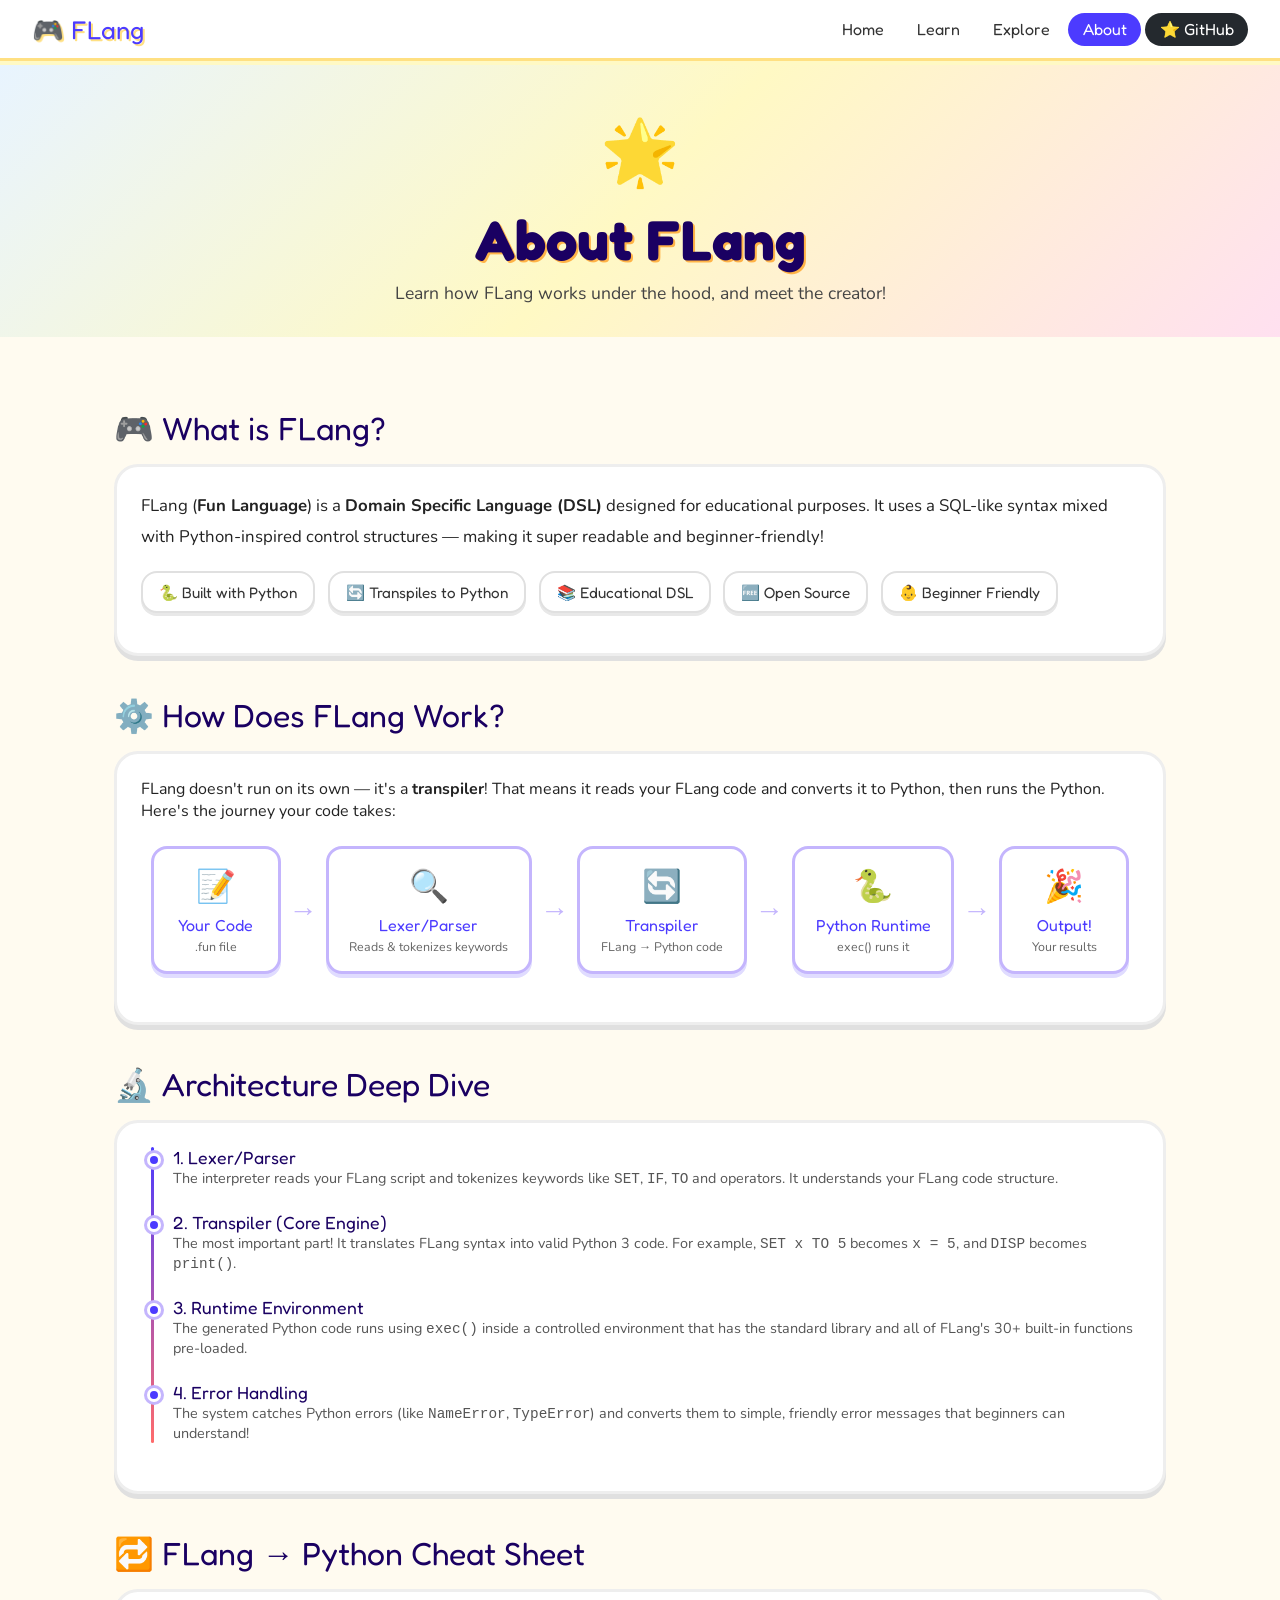
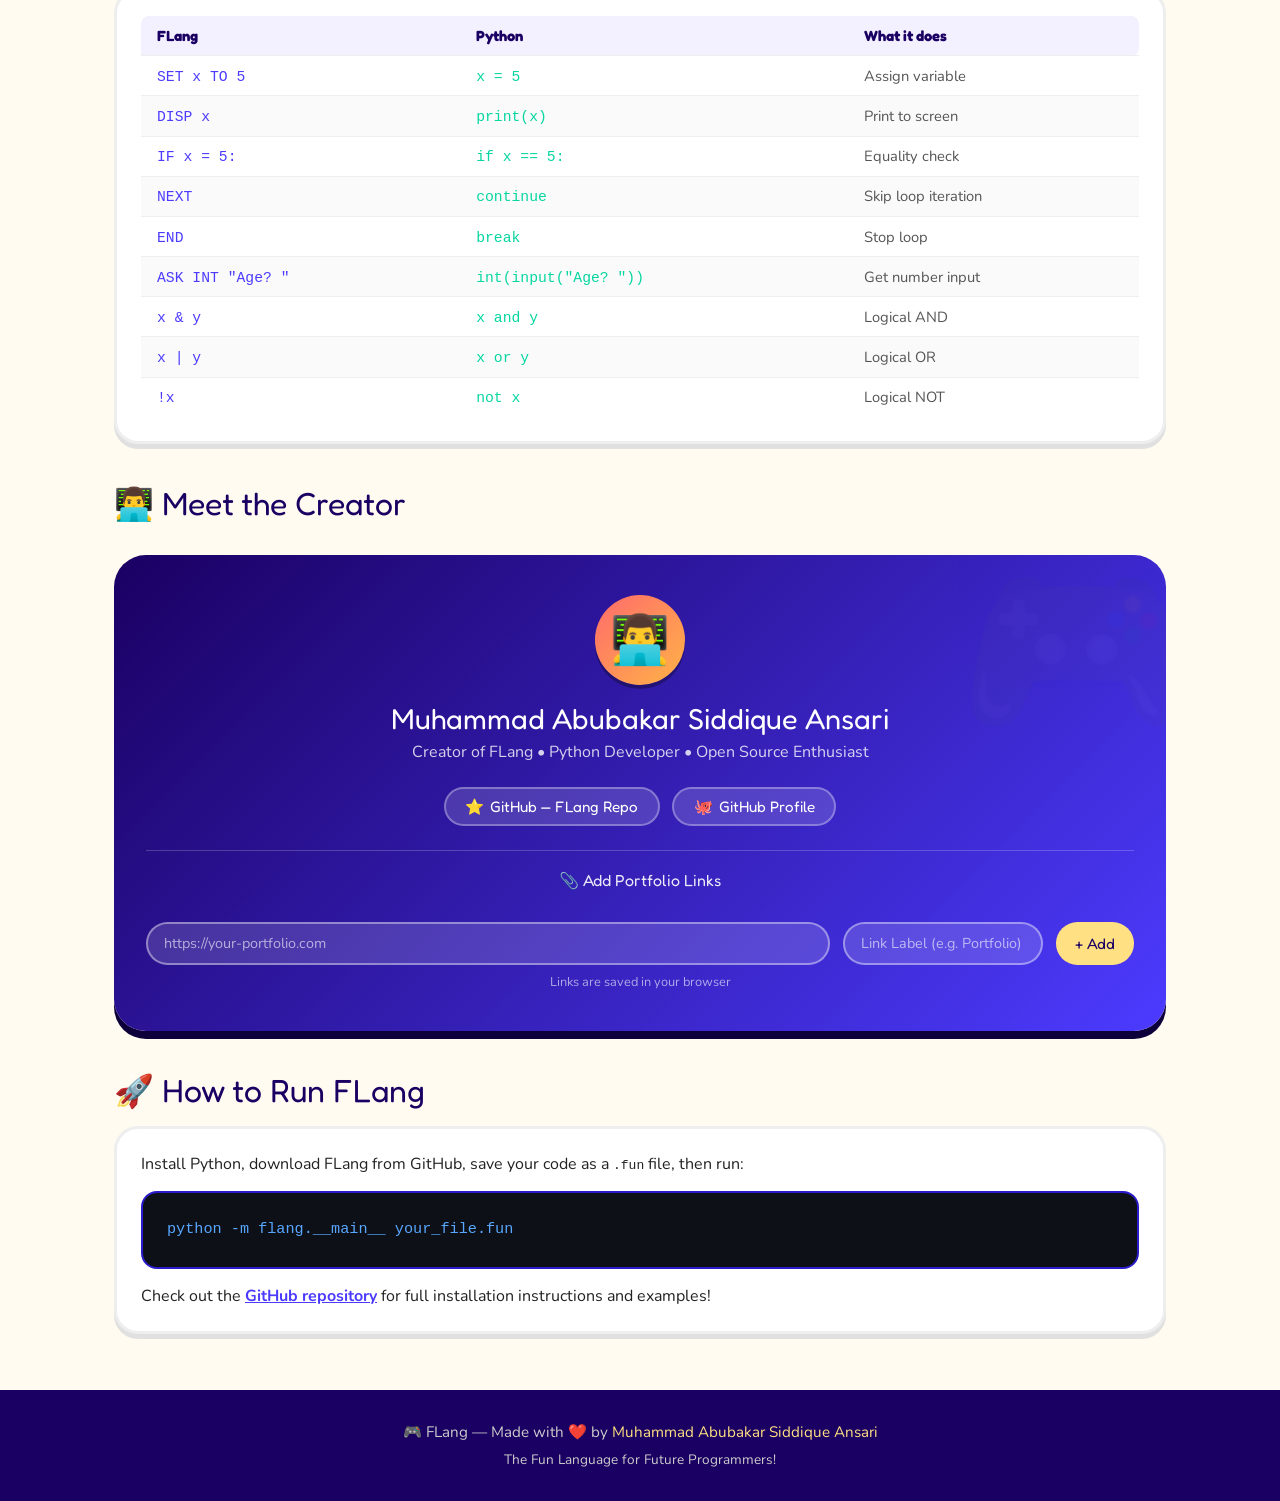
==== docs/about.html @ de596efa "." ====
<!DOCTYPE html>
<html lang="en">
<head>
  <meta charset="UTF-8" />
  <meta name="viewport" content="width=device-width, initial-scale=1.0" />
  <title>About FLang - The Fun Language!</title>
  <link rel="icon" href="/favicon.svg" type="image/svg+xml" />
  <link href="https://fonts.googleapis.com/css2?family=Fredoka+One&family=Nunito:wght@400;600;700;800&display=swap" rel="stylesheet">
  <link rel="stylesheet" href="shared.css" />
  <style>
    .arch-flow {
      display: flex;
      flex-wrap: wrap;
      align-items: center;
      gap: 0.5rem;
      margin: 1.5rem 0;
      justify-content: center;
    }
    .arch-step {
      background: #fff;
      border: 3px solid #c4b5fd;
      border-radius: 1rem;
      padding: 1rem 1.3rem;
      text-align: center;
      min-width: 130px;
      box-shadow: 0 4px 0 #e0dcff;
      transition: transform 0.2s;
    }
    .arch-step:hover { transform: translateY(-4px); }
    .arch-step-icon { font-size: 2rem; display: block; margin-bottom: 0.4rem; }
    .arch-step-name {
      font-family: 'Fredoka One', cursive;
      color: #4c3bff;
      font-size: 1rem;
    }
    .arch-step-desc { font-size: 0.78rem; color: #666; margin-top: 0.2rem; }
    .arch-arrow {
      font-size: 1.8rem;
      color: #c4b5fd;
    }
    @media (max-width: 550px) { .arch-arrow { transform: rotate(90deg); } }
    .creator-card {
      background: linear-gradient(135deg, #1a0062, #4c3bff);
      border-radius: 2rem;
      padding: 2.5rem 2rem;
      color: #fff;
      text-align: center;
      margin: 2rem 0;
      box-shadow: 0 8px 0 #0d003a;
      position: relative;
      overflow: hidden;
    }
    .creator-card::before {
      content: '🎮';
      position: absolute;
      font-size: 12rem;
      opacity: 0.05;
      top: -2rem;
      right: -2rem;
    }
    .creator-avatar {
      width: 90px;
      height: 90px;
      border-radius: 50%;
      background: linear-gradient(135deg, #ff6b6b, #ffb347);
      display: flex;
      align-items: center;
      justify-content: center;
      font-size: 3rem;
      margin: 0 auto 1rem;
      box-shadow: 0 4px 0 rgba(0,0,0,0.3);
    }
    .creator-name {
      font-family: 'Fredoka One', cursive;
      font-size: 1.8rem;
      margin-bottom: 0.3rem;
    }
    .creator-title {
      font-size: 1rem;
      opacity: 0.8;
      margin-bottom: 1.5rem;
    }
    .social-links {
      display: flex;
      flex-wrap: wrap;
      gap: 0.8rem;
      justify-content: center;
    }
    .social-link {
      background: rgba(255,255,255,0.15);
      color: #fff;
      text-decoration: none;
      font-family: 'Fredoka One', cursive;
      font-size: 0.95rem;
      padding: 0.5rem 1.2rem;
      border-radius: 999px;
      border: 2px solid rgba(255,255,255,0.3);
      transition: background 0.15s, transform 0.15s;
      display: flex;
      align-items: center;
      gap: 0.4rem;
    }
    .social-link:hover { background: rgba(255,255,255,0.3); transform: translateY(-2px); }
    .portfolio-input-wrap {
      display: flex;
      gap: 0.8rem;
      flex-wrap: wrap;
      margin-top: 1rem;
    }
    .portfolio-input {
      flex: 1;
      min-width: 200px;
      padding: 0.6rem 1rem;
      border-radius: 999px;
      border: 2px solid rgba(255,255,255,0.4);
      background: rgba(255,255,255,0.15);
      color: #fff;
      font-family: 'Nunito', sans-serif;
      font-size: 0.9rem;
      outline: none;
    }
    .portfolio-input::placeholder { color: rgba(255,255,255,0.6); }
    .portfolio-input:focus { border-color: #ffe082; }
    .portfolio-add-btn {
      background: #ffe082;
      color: #1a0062;
      font-family: 'Fredoka One', cursive;
      font-size: 0.95rem;
      padding: 0.6rem 1.2rem;
      border-radius: 999px;
      border: none;
      cursor: pointer;
      transition: transform 0.1s;
    }
    .portfolio-add-btn:hover { transform: scale(1.05); }
    .tech-row {
      display: flex;
      flex-wrap: wrap;
      gap: 0.8rem;
      margin: 1rem 0;
    }
    .tech-badge {
      background: #fff;
      border: 2px solid #e0e0e0;
      border-radius: 1rem;
      padding: 0.6rem 1rem;
      display: flex;
      align-items: center;
      gap: 0.5rem;
      font-family: 'Fredoka One', cursive;
      font-size: 0.95rem;
      color: #333;
      box-shadow: 0 3px 0 #e8e8e8;
      transition: transform 0.2s;
    }
    .tech-badge:hover { transform: translateY(-3px); }
    .timeline {
      position: relative;
      padding-left: 2rem;
    }
    .timeline::before {
      content: '';
      position: absolute;
      left: 0.65rem;
      top: 0;
      bottom: 0;
      width: 3px;
      background: linear-gradient(to bottom, #4c3bff, #ff6b6b);
      border-radius: 999px;
    }
    .timeline-item {
      position: relative;
      margin-bottom: 1.5rem;
    }
    .timeline-item::before {
      content: '';
      position: absolute;
      left: -1.65rem;
      top: 0.4rem;
      width: 14px;
      height: 14px;
      background: #4c3bff;
      border: 3px solid #fff;
      border-radius: 50%;
      box-shadow: 0 0 0 3px #c4b5fd;
    }
    .timeline-title {
      font-family: 'Fredoka One', cursive;
      font-size: 1.1rem;
      color: #1a0062;
    }
    .timeline-desc { font-size: 0.9rem; color: #555; }
  </style>
</head>
<body>
  <nav class="navbar">
    <a href="/" class="nav-logo">🎮 FLang</a>
    <div class="nav-links">
      <a href="/" class="nav-link">Home</a>
      <a href="/learn.html" class="nav-link">Learn</a>
      <a href="/explore.html" class="nav-link">Explore</a>
      <a href="/about.html" class="nav-link active">About</a>
      <a href="https://github.com/Ansari-Codes/funlang" target="_blank" class="nav-link github-link">⭐ GitHub</a>
    </div>
    <button class="hamburger" id="hamburger">☰</button>
  </nav>
  <div class="mobile-menu" id="mobileMenu">
    <a href="/" class="nav-link">Home</a>
    <a href="/learn.html" class="nav-link">Learn</a>
    <a href="/explore.html" class="nav-link">Explore</a>
    <a href="/about.html" class="nav-link active">About</a>
    <a href="https://github.com/Ansari-Codes/funlang" target="_blank" class="nav-link">⭐ GitHub</a>
  </div>

  <div class="page-hero">
    <span class="page-hero-emoji">🌟</span>
    <h1>About FLang</h1>
    <p>Learn how FLang works under the hood, and meet the creator!</p>
  </div>

  <main class="container">

    <!-- What is FLang -->
    <div class="section-title">🎮 What is FLang?</div>
    <div class="card">
      <p style="font-size:1.05rem; line-height:1.8;">FLang (<strong>Fun Language</strong>) is a <strong>Domain Specific Language (DSL)</strong> designed for educational purposes. It uses a SQL-like syntax mixed with Python-inspired control structures — making it super readable and beginner-friendly!</p>
      <div class="tech-row" style="margin-top:1.2rem;">
        <div class="tech-badge">🐍 Built with Python</div>
        <div class="tech-badge">🔄 Transpiles to Python</div>
        <div class="tech-badge">📚 Educational DSL</div>
        <div class="tech-badge">🆓 Open Source</div>
        <div class="tech-badge">👶 Beginner Friendly</div>
      </div>
    </div>

    <!-- Architecture -->
    <div class="section-title">⚙️ How Does FLang Work?</div>
    <div class="card">
      <p style="margin-bottom: 1rem;">FLang doesn't run on its own — it's a <strong>transpiler</strong>! That means it reads your FLang code and converts it to Python, then runs the Python. Here's the journey your code takes:</p>
      <div class="arch-flow">
        <div class="arch-step">
          <span class="arch-step-icon">📝</span>
          <div class="arch-step-name">Your Code</div>
          <div class="arch-step-desc">.fun file</div>
        </div>
        <div class="arch-arrow">→</div>
        <div class="arch-step">
          <span class="arch-step-icon">🔍</span>
          <div class="arch-step-name">Lexer/Parser</div>
          <div class="arch-step-desc">Reads & tokenizes keywords</div>
        </div>
        <div class="arch-arrow">→</div>
        <div class="arch-step">
          <span class="arch-step-icon">🔄</span>
          <div class="arch-step-name">Transpiler</div>
          <div class="arch-step-desc">FLang → Python code</div>
        </div>
        <div class="arch-arrow">→</div>
        <div class="arch-step">
          <span class="arch-step-icon">🐍</span>
          <div class="arch-step-name">Python Runtime</div>
          <div class="arch-step-desc">exec() runs it</div>
        </div>
        <div class="arch-arrow">→</div>
        <div class="arch-step">
          <span class="arch-step-icon">🎉</span>
          <div class="arch-step-name">Output!</div>
          <div class="arch-step-desc">Your results</div>
        </div>
      </div>
    </div>

    <!-- Architecture Details -->
    <div class="section-title">🔬 Architecture Deep Dive</div>
    <div class="card">
      <div class="timeline">
        <div class="timeline-item">
          <div class="timeline-title">1. Lexer/Parser</div>
          <div class="timeline-desc">The interpreter reads your FLang script and tokenizes keywords like <code>SET</code>, <code>IF</code>, <code>TO</code> and operators. It understands your FLang code structure.</div>
        </div>
        <div class="timeline-item">
          <div class="timeline-title">2. Transpiler (Core Engine)</div>
          <div class="timeline-desc">The most important part! It translates FLang syntax into valid Python 3 code. For example, <code>SET x TO 5</code> becomes <code>x = 5</code>, and <code>DISP</code> becomes <code>print()</code>.</div>
        </div>
        <div class="timeline-item">
          <div class="timeline-title">3. Runtime Environment</div>
          <div class="timeline-desc">The generated Python code runs using <code>exec()</code> inside a controlled environment that has the standard library and all of FLang's 30+ built-in functions pre-loaded.</div>
        </div>
        <div class="timeline-item">
          <div class="timeline-title">4. Error Handling</div>
          <div class="timeline-desc">The system catches Python errors (like <code>NameError</code>, <code>TypeError</code>) and converts them to simple, friendly error messages that beginners can understand!</div>
        </div>
      </div>
    </div>

    <!-- Quick Transpilation Reference -->
    <div class="section-title">🔁 FLang → Python Cheat Sheet</div>
    <div class="card">
      <div style="overflow-x:auto;">
        <table style="width:100%;border-collapse:collapse;font-size:0.92rem;">
          <thead>
            <tr style="background:#f3f0ff;">
              <th style="text-align:left;padding:0.7rem 1rem;font-family:'Fredoka One',cursive;color:#1a0062;border-radius:0.5rem 0 0 0;">FLang</th>
              <th style="text-align:left;padding:0.7rem 1rem;font-family:'Fredoka One',cursive;color:#1a0062;">Python</th>
              <th style="text-align:left;padding:0.7rem 1rem;font-family:'Fredoka One',cursive;color:#1a0062;border-radius:0 0.5rem 0.5rem 0;">What it does</th>
            </tr>
          </thead>
          <tbody>
            <tr style="border-top:1px solid #eee;">
              <td style="padding:0.6rem 1rem;"><code style="color:#4c3bff;">SET x TO 5</code></td>
              <td style="padding:0.6rem 1rem;"><code style="color:#06d6a0;">x = 5</code></td>
              <td style="padding:0.6rem 1rem;color:#555;">Assign variable</td>
            </tr>
            <tr style="border-top:1px solid #eee;background:#fafafa;">
              <td style="padding:0.6rem 1rem;"><code style="color:#4c3bff;">DISP x</code></td>
              <td style="padding:0.6rem 1rem;"><code style="color:#06d6a0;">print(x)</code></td>
              <td style="padding:0.6rem 1rem;color:#555;">Print to screen</td>
            </tr>
            <tr style="border-top:1px solid #eee;">
              <td style="padding:0.6rem 1rem;"><code style="color:#4c3bff;">IF x = 5:</code></td>
              <td style="padding:0.6rem 1rem;"><code style="color:#06d6a0;">if x == 5:</code></td>
              <td style="padding:0.6rem 1rem;color:#555;">Equality check</td>
            </tr>
            <tr style="border-top:1px solid #eee;background:#fafafa;">
              <td style="padding:0.6rem 1rem;"><code style="color:#4c3bff;">NEXT</code></td>
              <td style="padding:0.6rem 1rem;"><code style="color:#06d6a0;">continue</code></td>
              <td style="padding:0.6rem 1rem;color:#555;">Skip loop iteration</td>
            </tr>
            <tr style="border-top:1px solid #eee;">
              <td style="padding:0.6rem 1rem;"><code style="color:#4c3bff;">END</code></td>
              <td style="padding:0.6rem 1rem;"><code style="color:#06d6a0;">break</code></td>
              <td style="padding:0.6rem 1rem;color:#555;">Stop loop</td>
            </tr>
            <tr style="border-top:1px solid #eee;background:#fafafa;">
              <td style="padding:0.6rem 1rem;"><code style="color:#4c3bff;">ASK INT "Age? "</code></td>
              <td style="padding:0.6rem 1rem;"><code style="color:#06d6a0;">int(input("Age? "))</code></td>
              <td style="padding:0.6rem 1rem;color:#555;">Get number input</td>
            </tr>
            <tr style="border-top:1px solid #eee;">
              <td style="padding:0.6rem 1rem;"><code style="color:#4c3bff;">x & y</code></td>
              <td style="padding:0.6rem 1rem;"><code style="color:#06d6a0;">x and y</code></td>
              <td style="padding:0.6rem 1rem;color:#555;">Logical AND</td>
            </tr>
            <tr style="border-top:1px solid #eee;background:#fafafa;">
              <td style="padding:0.6rem 1rem;"><code style="color:#4c3bff;">x | y</code></td>
              <td style="padding:0.6rem 1rem;"><code style="color:#06d6a0;">x or y</code></td>
              <td style="padding:0.6rem 1rem;color:#555;">Logical OR</td>
            </tr>
            <tr style="border-top:1px solid #eee;">
              <td style="padding:0.6rem 1rem;"><code style="color:#4c3bff;">!x</code></td>
              <td style="padding:0.6rem 1rem;"><code style="color:#06d6a0;">not x</code></td>
              <td style="padding:0.6rem 1rem;color:#555;">Logical NOT</td>
            </tr>
          </tbody>
        </table>
      </div>
    </div>

    <!-- Creator -->
    <div class="section-title">👨‍💻 Meet the Creator</div>
    <div class="creator-card">
      <div class="creator-avatar">👨‍💻</div>
      <div class="creator-name">Muhammad Abubakar Siddique Ansari</div>
      <div class="creator-title">Creator of FLang • Python Developer • Open Source Enthusiast</div>
      <div class="social-links">
        <a href="https://github.com/Ansari-Codes/funlang" target="_blank" class="social-link">
          <span>⭐</span> GitHub — FLang Repo
        </a>
        <a href="https://github.com/Ansari-Codes" target="_blank" class="social-link">
          <span>🐙</span> GitHub Profile
        </a>
      </div>
      <div style="margin-top: 1.5rem; border-top: 1px solid rgba(255,255,255,0.2); padding-top: 1.2rem;">
        <div style="font-family:'Fredoka One',cursive; font-size:1rem; margin-bottom:0.8rem; opacity:0.9;">📎 Add Portfolio Links</div>
        <div class="portfolio-input-wrap" id="portfolioLinks">
          <!-- dynamic links go here -->
        </div>
        <div class="portfolio-input-wrap">
          <input type="url" class="portfolio-input" id="portfolioUrl" placeholder="https://your-portfolio.com" />
          <input type="text" class="portfolio-input" id="portfolioLabel" placeholder="Link Label (e.g. Portfolio)" style="max-width:180px;" />
          <button class="portfolio-add-btn" onclick="addPortfolioLink()">+ Add</button>
        </div>
        <div style="font-size:0.8rem; opacity:0.6; margin-top:0.5rem;">Links are saved in your browser</div>
      </div>
    </div>

    <!-- How to Run -->
    <div class="section-title">🚀 How to Run FLang</div>
    <div class="card">
      <p style="margin-bottom:1rem;">Install Python, download FLang from GitHub, save your code as a <code>.fun</code> file, then run:</p>
      <div class="code-block" style="background:#0d1117;color:#58a6ff;">python -m flang.__main__ your_file.fun</div>
      <p style="margin-top:1rem;">Check out the <a href="https://github.com/Ansari-Codes/funlang" target="_blank" style="color:#4c3bff;font-weight:700;">GitHub repository</a> for full installation instructions and examples!</p>
    </div>

  </main>

  <footer class="footer">
    <p>🎮 FLang — Made with ❤️ by <a href="/about.html">Muhammad Abubakar Siddique Ansari</a></p>
    <p style="margin-top:0.5rem; font-size:0.85rem;">The Fun Language for Future Programmers!</p>
  </footer>

  <script>
    document.getElementById('hamburger').addEventListener('click', () => {
      document.getElementById('mobileMenu').classList.toggle('open');
    });

    function loadPortfolioLinks() {
      const saved = JSON.parse(localStorage.getItem('flang_portfolio_links') || '[]');
      const container = document.getElementById('portfolioLinks');
      container.innerHTML = '';
      saved.forEach((item, idx) => {
        const a = document.createElement('a');
        a.href = item.url;
        a.target = '_blank';
        a.className = 'social-link';
        a.innerHTML = `<span>🔗</span> ${item.label} <button onclick="removeLink(${idx})" style="background:rgba(255,255,255,0.2);border:none;color:#fff;border-radius:50%;width:20px;height:20px;cursor:pointer;font-size:0.75rem;margin-left:0.3rem;" title="Remove">✕</button>`;
        container.appendChild(a);
      });
    }

    function addPortfolioLink() {
      const url = document.getElementById('portfolioUrl').value.trim();
      const label = document.getElementById('portfolioLabel').value.trim() || 'My Portfolio';
      if (!url) return;
      const saved = JSON.parse(localStorage.getItem('flang_portfolio_links') || '[]');
      saved.push({ url, label });
      localStorage.setItem('flang_portfolio_links', JSON.stringify(saved));
      document.getElementById('portfolioUrl').value = '';
      document.getElementById('portfolioLabel').value = '';
      loadPortfolioLinks();
    }

    function removeLink(idx) {
      event.preventDefault();
      const saved = JSON.parse(localStorage.getItem('flang_portfolio_links') || '[]');
      saved.splice(idx, 1);
      localStorage.setItem('flang_portfolio_links', JSON.stringify(saved));
      loadPortfolioLinks();
    }

    loadPortfolioLinks();
  </script>
</body>
</html>
---- docs/shared.css ----
@import url('https://fonts.googleapis.com/css2?family=Fredoka+One&family=Nunito:wght@400;600;700;800&display=swap');

*, *::before, *::after { box-sizing: border-box; margin: 0; padding: 0; }

body {
  font-family: 'Nunito', sans-serif;
  background: #fffbf0;
  color: #222;
  min-height: 100vh;
}

.navbar {
  position: sticky;
  top: 0;
  z-index: 100;
  background: #fff;
  border-bottom: 3px solid #ffe082;
  padding: 0.8rem 2rem;
  display: flex;
  align-items: center;
  gap: 1rem;
  box-shadow: 0 4px 0 #fff9c4;
}

.nav-logo {
  font-family: 'Fredoka One', cursive;
  font-size: 1.6rem;
  color: #4c3bff;
  text-decoration: none;
  margin-right: auto;
  text-shadow: 2px 2px 0 #ffe082;
}

.nav-links {
  display: flex;
  gap: 0.25rem;
  align-items: center;
}

.nav-link {
  font-family: 'Fredoka One', cursive;
  font-size: 1rem;
  color: #333;
  text-decoration: none;
  padding: 0.4rem 0.9rem;
  border-radius: 999px;
  transition: background 0.15s, color 0.15s;
}

.nav-link:hover { background: #ffe082; color: #1a0062; }
.nav-link.active { background: #4c3bff; color: #fff; }
.github-link { background: #24292e; color: #fff !important; }
.github-link:hover { background: #3a3f45 !important; color: #fff !important; }

.hamburger {
  display: none;
  background: none;
  border: none;
  font-size: 1.8rem;
  cursor: pointer;
  color: #4c3bff;
}

.mobile-menu {
  display: none;
  flex-direction: column;
  padding: 1rem;
  background: #fff;
  border-bottom: 3px solid #ffe082;
  gap: 0.5rem;
}

.mobile-menu.open { display: flex; }

@media (max-width: 700px) {
  .nav-links { display: none; }
  .hamburger { display: block; }
}

.footer {
  background: #1a0062;
  color: #ccc;
  text-align: center;
  padding: 2rem;
  font-size: 0.95rem;
}
.footer a { color: #ffe082; text-decoration: none; }
.footer a:hover { text-decoration: underline; }

.page-hero {
  text-align: center;
  padding: 3rem 1.5rem 2rem;
  background: linear-gradient(135deg, #e8f4ff 0%, #fff9c4 50%, #ffe0f0 100%);
}
.page-hero-emoji { font-size: 4rem; display: block; margin-bottom: 0.5rem; }
.page-hero h1 {
  font-family: 'Fredoka One', cursive;
  font-size: clamp(2rem, 6vw, 3.5rem);
  color: #1a0062;
  text-shadow: 2px 2px 0 #ffb347;
  margin-bottom: 0.5rem;
}
.page-hero p {
  font-size: 1.1rem;
  color: #444;
  max-width: 580px;
  margin: 0 auto;
}

.container {
  max-width: 1100px;
  margin: 0 auto;
  padding: 2rem 1.5rem;
}

.section-title {
  font-family: 'Fredoka One', cursive;
  font-size: 2rem;
  color: #1a0062;
  margin: 2.5rem 0 1rem;
  display: flex;
  align-items: center;
  gap: 0.5rem;
}

.tag {
  display: inline-block;
  background: #4c3bff;
  color: #fff;
  font-family: 'Fredoka One', cursive;
  font-size: 0.75rem;
  padding: 0.15rem 0.6rem;
  border-radius: 999px;
  vertical-align: middle;
  margin-left: 0.4rem;
}

.card {
  background: #fff;
  border-radius: 1.5rem;
  border: 3px solid #eee;
  padding: 1.5rem;
  box-shadow: 0 5px 0 #e0e0e0;
  margin-bottom: 1.5rem;
  transition: transform 0.2s, box-shadow 0.2s;
}
.card:hover { transform: translateY(-3px); box-shadow: 0 10px 0 #e0e0e0; }

.code-block {
  background: #0f0a2e;
  border-radius: 1rem;
  padding: 1.5rem;
  font-family: 'Courier New', monospace;
  font-size: 0.95rem;
  color: #a5f3fc;
  line-height: 1.7;
  overflow-x: auto;
  margin: 1rem 0;
  border: 2px solid #2b1cc9;
}
.code-block .kw { color: #f472b6; font-weight: bold; }
.code-block .str { color: #86efac; }
.code-block .num { color: #fbbf24; }
.code-block .cmt { color: #64748b; font-style: italic; }
.code-block .fn { color: #c4b5fd; }

.chip {
  display: inline-block;
  background: #f3f0ff;
  color: #4c3bff;
  border: 2px solid #c4b5fd;
  border-radius: 999px;
  padding: 0.2rem 0.8rem;
  font-family: 'Fredoka One', cursive;
  font-size: 0.85rem;
  margin: 0.2rem;
}

.search-box {
  width: 100%;
  padding: 0.9rem 1.4rem;
  font-family: 'Nunito', sans-serif;
  font-size: 1.05rem;
  border: 3px solid #c4b5fd;
  border-radius: 999px;
  outline: none;
  background: #fff;
  transition: border-color 0.2s, box-shadow 0.2s;
  margin-bottom: 1.5rem;
}
.search-box:focus { border-color: #4c3bff; box-shadow: 0 0 0 4px rgba(76,59,255,0.15); }

.tabs {
  display: flex;
  gap: 0.5rem;
  flex-wrap: wrap;
  margin-bottom: 1.5rem;
}
.tab-btn {
  font-family: 'Fredoka One', cursive;
  font-size: 1rem;
  padding: 0.5rem 1.3rem;
  border-radius: 999px;
  border: 2px solid #c4b5fd;
  background: #fff;
  color: #4c3bff;
  cursor: pointer;
  transition: background 0.15s, color 0.15s;
}
.tab-btn:hover { background: #e8e4ff; }
.tab-btn.active { background: #4c3bff; color: #fff; border-color: #4c3bff; }

.pill-orange { background: #fff4e0; border-color: #ffd080; color: #7a4000; }
.pill-green { background: #e8fff4; border-color: #80ffb0; color: #005c30; }
.pill-blue { background: #e8f0ff; border-color: #80a8ff; color: #002080; }
.pill-pink { background: #ffe8f4; border-color: #ff80c0; color: #800050; }

.highlight-box {
  background: linear-gradient(135deg, #e8f4ff, #ffe0f0);
  border-radius: 1.5rem;
  padding: 2rem;
  margin: 2rem 0;
  border: 3px solid #c4b5fd;
}
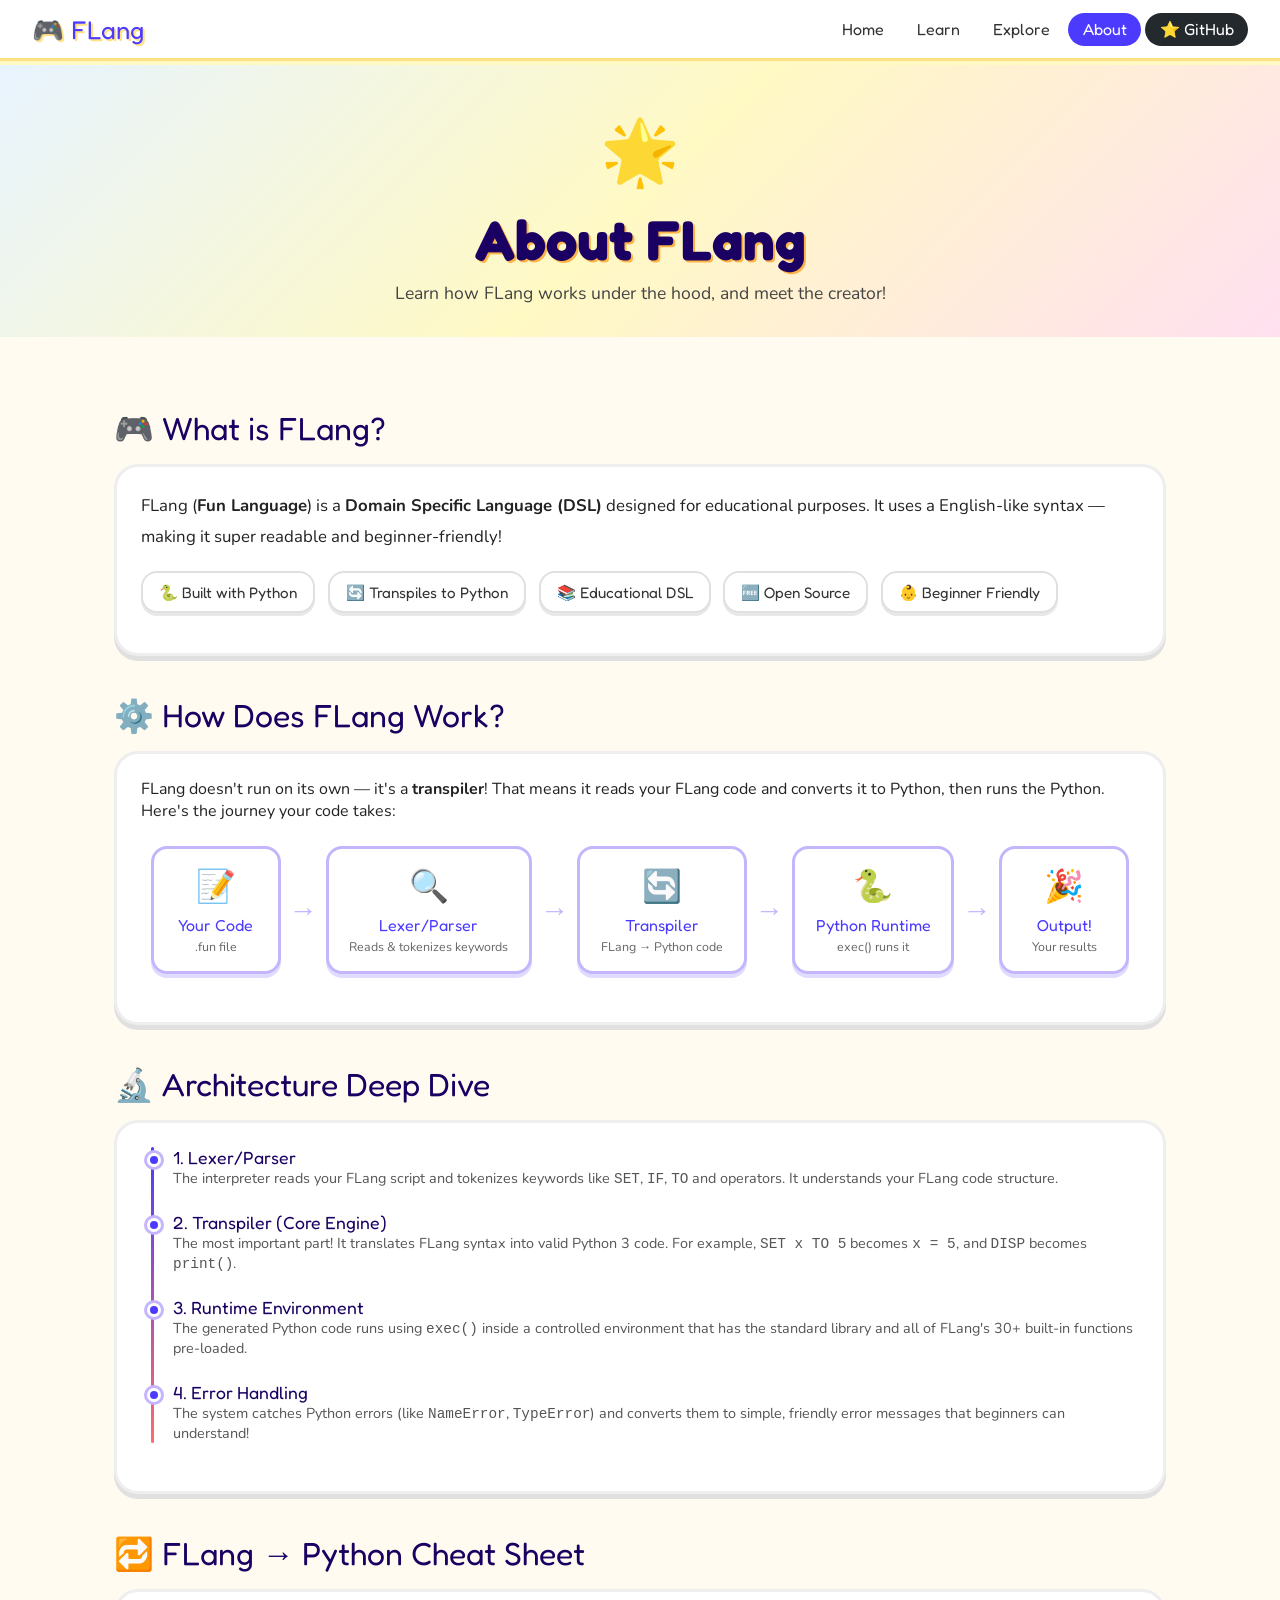
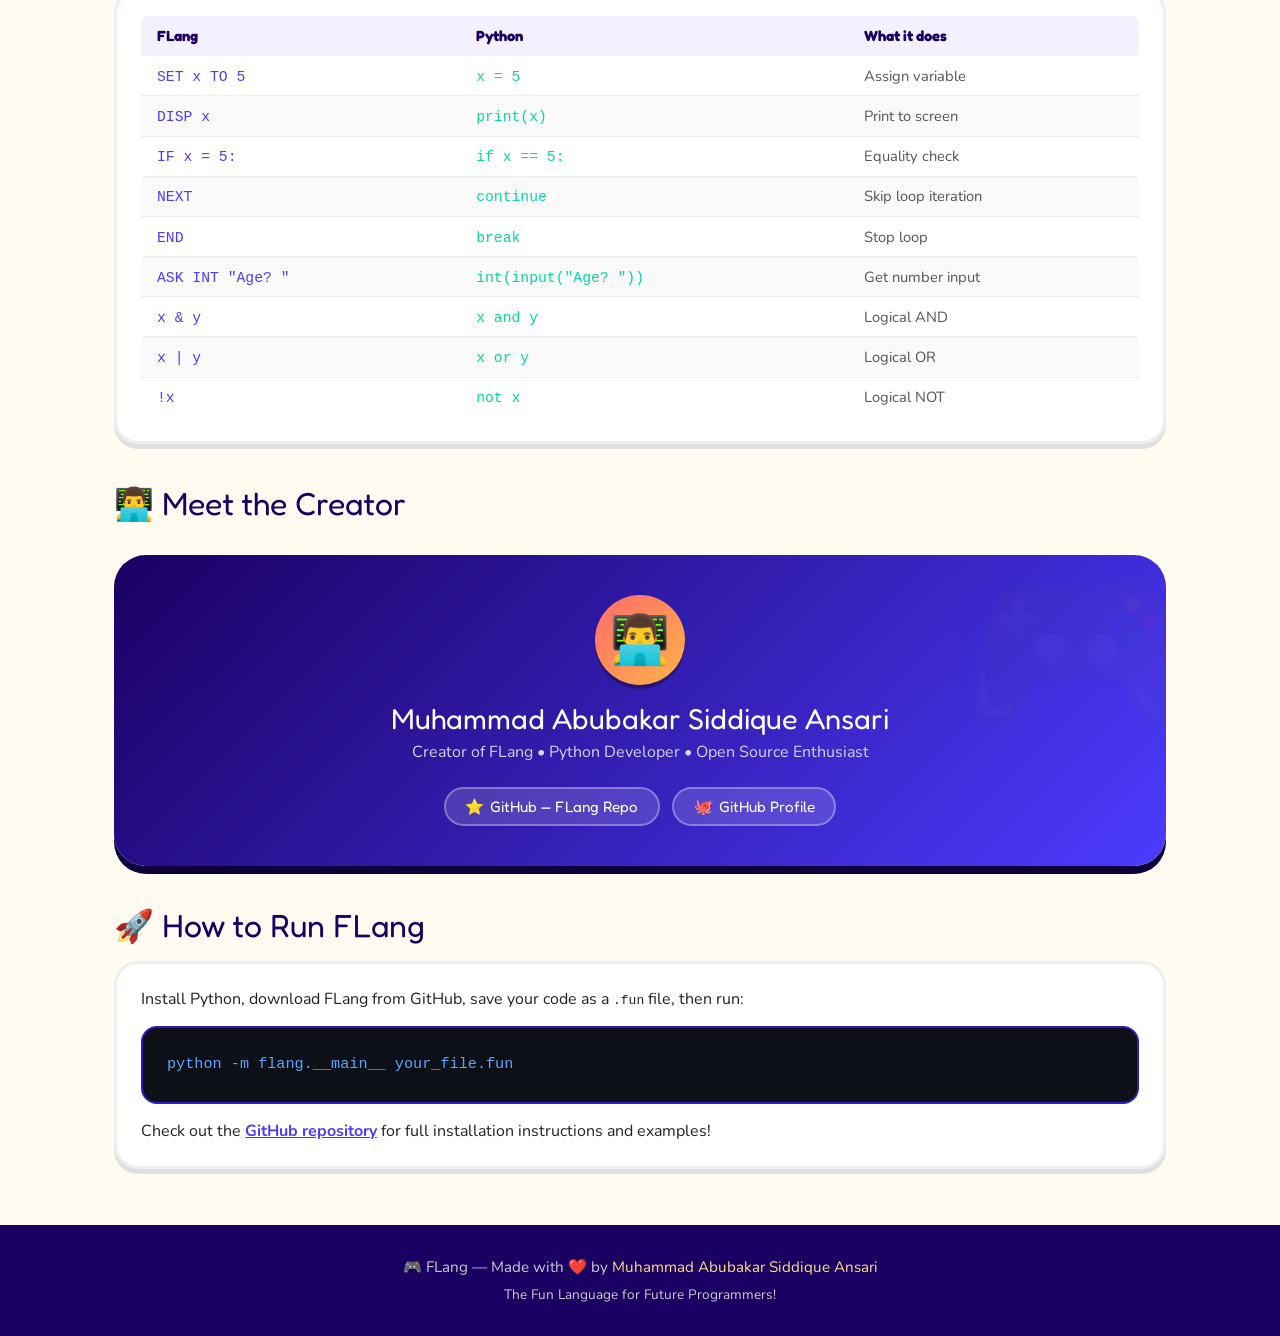
==== commit f7b809a8: "Added websites" ====
--- a/docs/about.html
+++ b/docs/about.html
@@ -194,21 +194,21 @@
 </head>
 <body>
   <nav class="navbar">
-    <a href="/" class="nav-logo">🎮 FLang</a>
+    <a href="index.html" class="nav-logo">🎮 FLang</a>
     <div class="nav-links">
-      <a href="/" class="nav-link">Home</a>
-      <a href="/learn.html" class="nav-link">Learn</a>
-      <a href="/explore.html" class="nav-link">Explore</a>
-      <a href="/about.html" class="nav-link active">About</a>
+      <a href="index.html" class="nav-link">Home</a>
+      <a href="learn.html" class="nav-link">Learn</a>
+      <a href="explore.html" class="nav-link">Explore</a>
+      <a href="about.html" class="nav-link active">About</a>
       <a href="https://github.com/Ansari-Codes/funlang" target="_blank" class="nav-link github-link">⭐ GitHub</a>
     </div>
     <button class="hamburger" id="hamburger">☰</button>
   </nav>
   <div class="mobile-menu" id="mobileMenu">
-    <a href="/" class="nav-link">Home</a>
-    <a href="/learn.html" class="nav-link">Learn</a>
-    <a href="/explore.html" class="nav-link">Explore</a>
-    <a href="/about.html" class="nav-link active">About</a>
+    <a href="index.html" class="nav-link">Home</a>
+    <a href="learn.html" class="nav-link">Learn</a>
+    <a href="explore.html" class="nav-link">Explore</a>
+    <a href="about.html" class="nav-link active">About</a>
     <a href="https://github.com/Ansari-Codes/funlang" target="_blank" class="nav-link">⭐ GitHub</a>
   </div>
 
@@ -223,7 +223,7 @@
     <!-- What is FLang -->
     <div class="section-title">🎮 What is FLang?</div>
     <div class="card">
-      <p style="font-size:1.05rem; line-height:1.8;">FLang (<strong>Fun Language</strong>) is a <strong>Domain Specific Language (DSL)</strong> designed for educational purposes. It uses a SQL-like syntax mixed with Python-inspired control structures — making it super readable and beginner-friendly!</p>
+      <p style="font-size:1.05rem; line-height:1.8;">FLang (<strong>Fun Language</strong>) is a <strong>Domain Specific Language (DSL)</strong> designed for educational purposes. It uses a English-like syntax — making it super readable and beginner-friendly!</p>
       <div class="tech-row" style="margin-top:1.2rem;">
         <div class="tech-badge">🐍 Built with Python</div>
         <div class="tech-badge">🔄 Transpiles to Python</div>
@@ -370,18 +370,6 @@
           <span>🐙</span> GitHub Profile
         </a>
       </div>
-      <div style="margin-top: 1.5rem; border-top: 1px solid rgba(255,255,255,0.2); padding-top: 1.2rem;">
-        <div style="font-family:'Fredoka One',cursive; font-size:1rem; margin-bottom:0.8rem; opacity:0.9;">📎 Add Portfolio Links</div>
-        <div class="portfolio-input-wrap" id="portfolioLinks">
-          <!-- dynamic links go here -->
-        </div>
-        <div class="portfolio-input-wrap">
-          <input type="url" class="portfolio-input" id="portfolioUrl" placeholder="https://your-portfolio.com" />
-          <input type="text" class="portfolio-input" id="portfolioLabel" placeholder="Link Label (e.g. Portfolio)" style="max-width:180px;" />
-          <button class="portfolio-add-btn" onclick="addPortfolioLink()">+ Add</button>
-        </div>
-        <div style="font-size:0.8rem; opacity:0.6; margin-top:0.5rem;">Links are saved in your browser</div>
-      </div>
     </div>
 
     <!-- How to Run -->
@@ -395,7 +383,7 @@
   </main>
 
   <footer class="footer">
-    <p>🎮 FLang — Made with ❤️ by <a href="/about.html">Muhammad Abubakar Siddique Ansari</a></p>
+    <p>🎮 FLang — Made with ❤️ by <a href="about.html">Muhammad Abubakar Siddique Ansari</a></p>
     <p style="margin-top:0.5rem; font-size:0.85rem;">The Fun Language for Future Programmers!</p>
   </footer>
 
@@ -403,42 +391,6 @@
     document.getElementById('hamburger').addEventListener('click', () => {
       document.getElementById('mobileMenu').classList.toggle('open');
     });
-
-    function loadPortfolioLinks() {
-      const saved = JSON.parse(localStorage.getItem('flang_portfolio_links') || '[]');
-      const container = document.getElementById('portfolioLinks');
-      container.innerHTML = '';
-      saved.forEach((item, idx) => {
-        const a = document.createElement('a');
-        a.href = item.url;
-        a.target = '_blank';
-        a.className = 'social-link';
-        a.innerHTML = `<span>🔗</span> ${item.label} <button onclick="removeLink(${idx})" style="background:rgba(255,255,255,0.2);border:none;color:#fff;border-radius:50%;width:20px;height:20px;cursor:pointer;font-size:0.75rem;margin-left:0.3rem;" title="Remove">✕</button>`;
-        container.appendChild(a);
-      });
-    }
-
-    function addPortfolioLink() {
-      const url = document.getElementById('portfolioUrl').value.trim();
-      const label = document.getElementById('portfolioLabel').value.trim() || 'My Portfolio';
-      if (!url) return;
-      const saved = JSON.parse(localStorage.getItem('flang_portfolio_links') || '[]');
-      saved.push({ url, label });
-      localStorage.setItem('flang_portfolio_links', JSON.stringify(saved));
-      document.getElementById('portfolioUrl').value = '';
-      document.getElementById('portfolioLabel').value = '';
-      loadPortfolioLinks();
-    }
-
-    function removeLink(idx) {
-      event.preventDefault();
-      const saved = JSON.parse(localStorage.getItem('flang_portfolio_links') || '[]');
-      saved.splice(idx, 1);
-      localStorage.setItem('flang_portfolio_links', JSON.stringify(saved));
-      loadPortfolioLinks();
-    }
-
-    loadPortfolioLinks();
   </script>
 </body>
 </html>
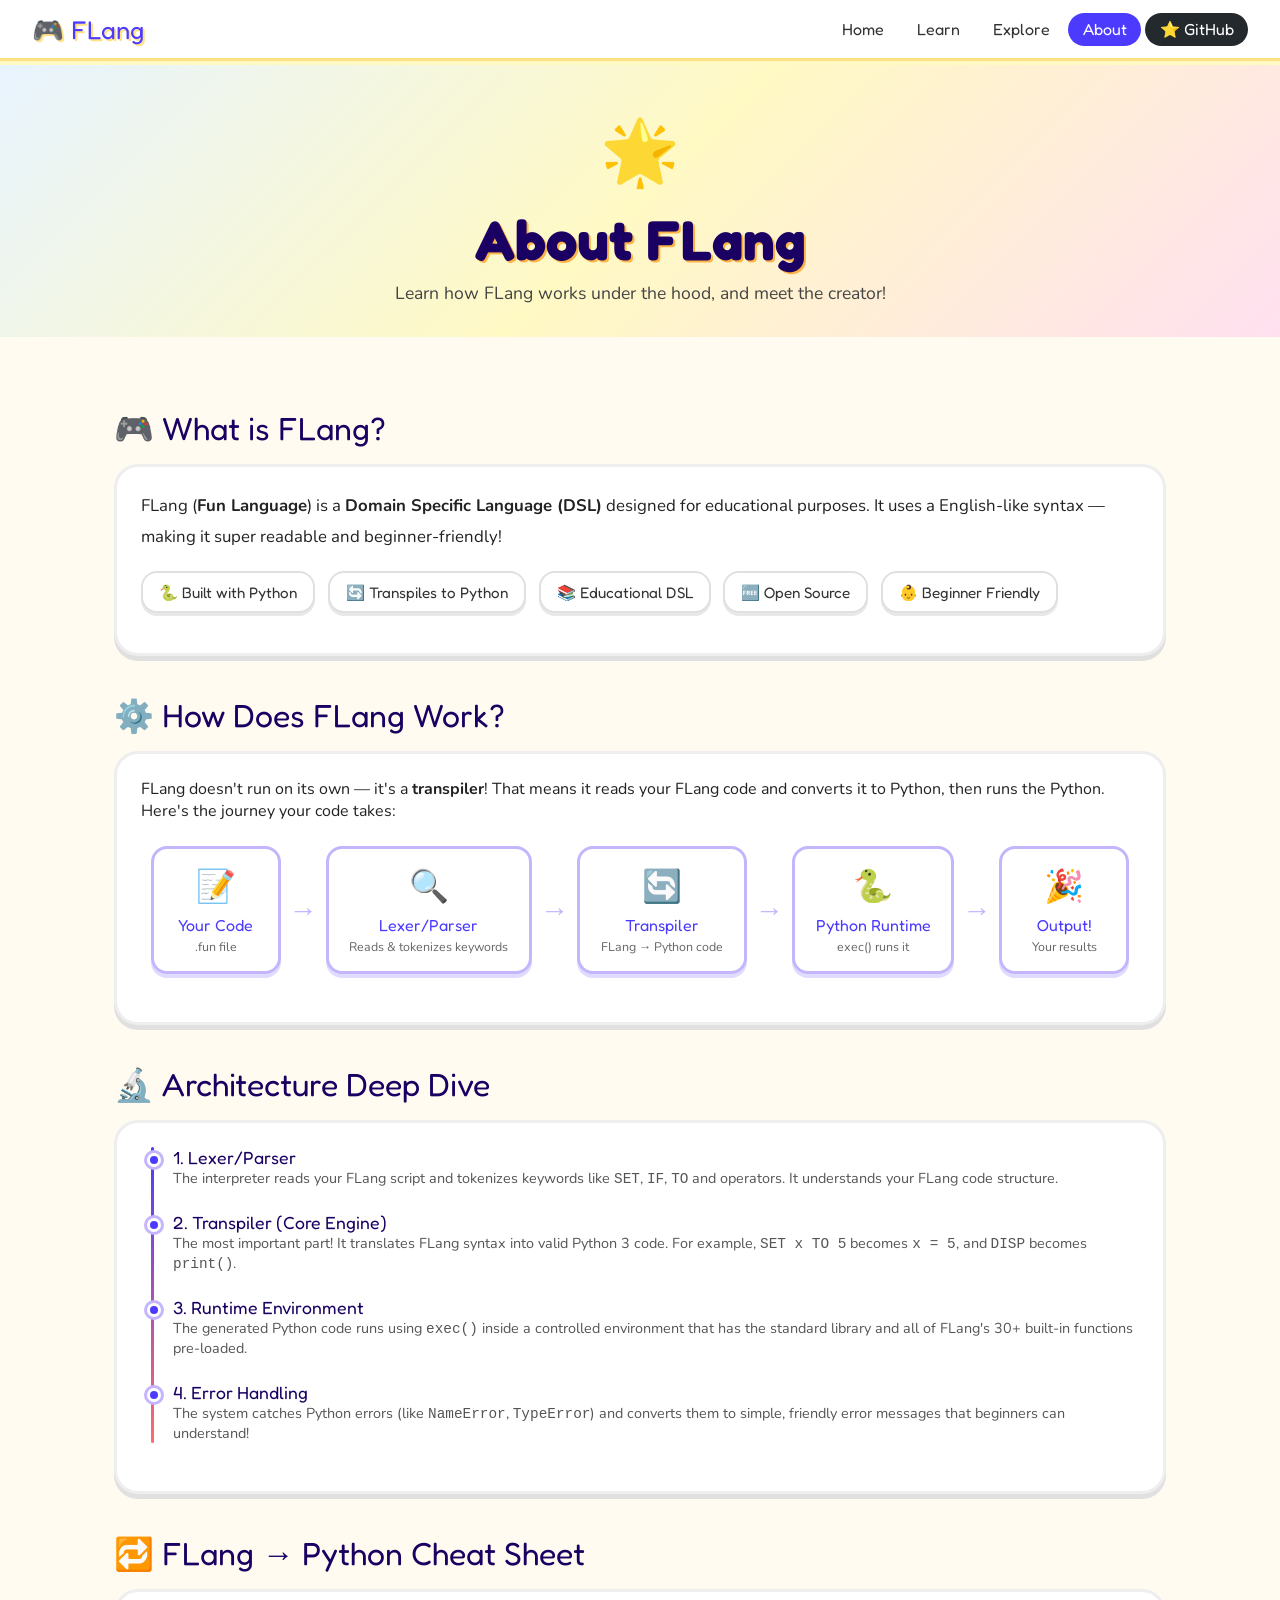
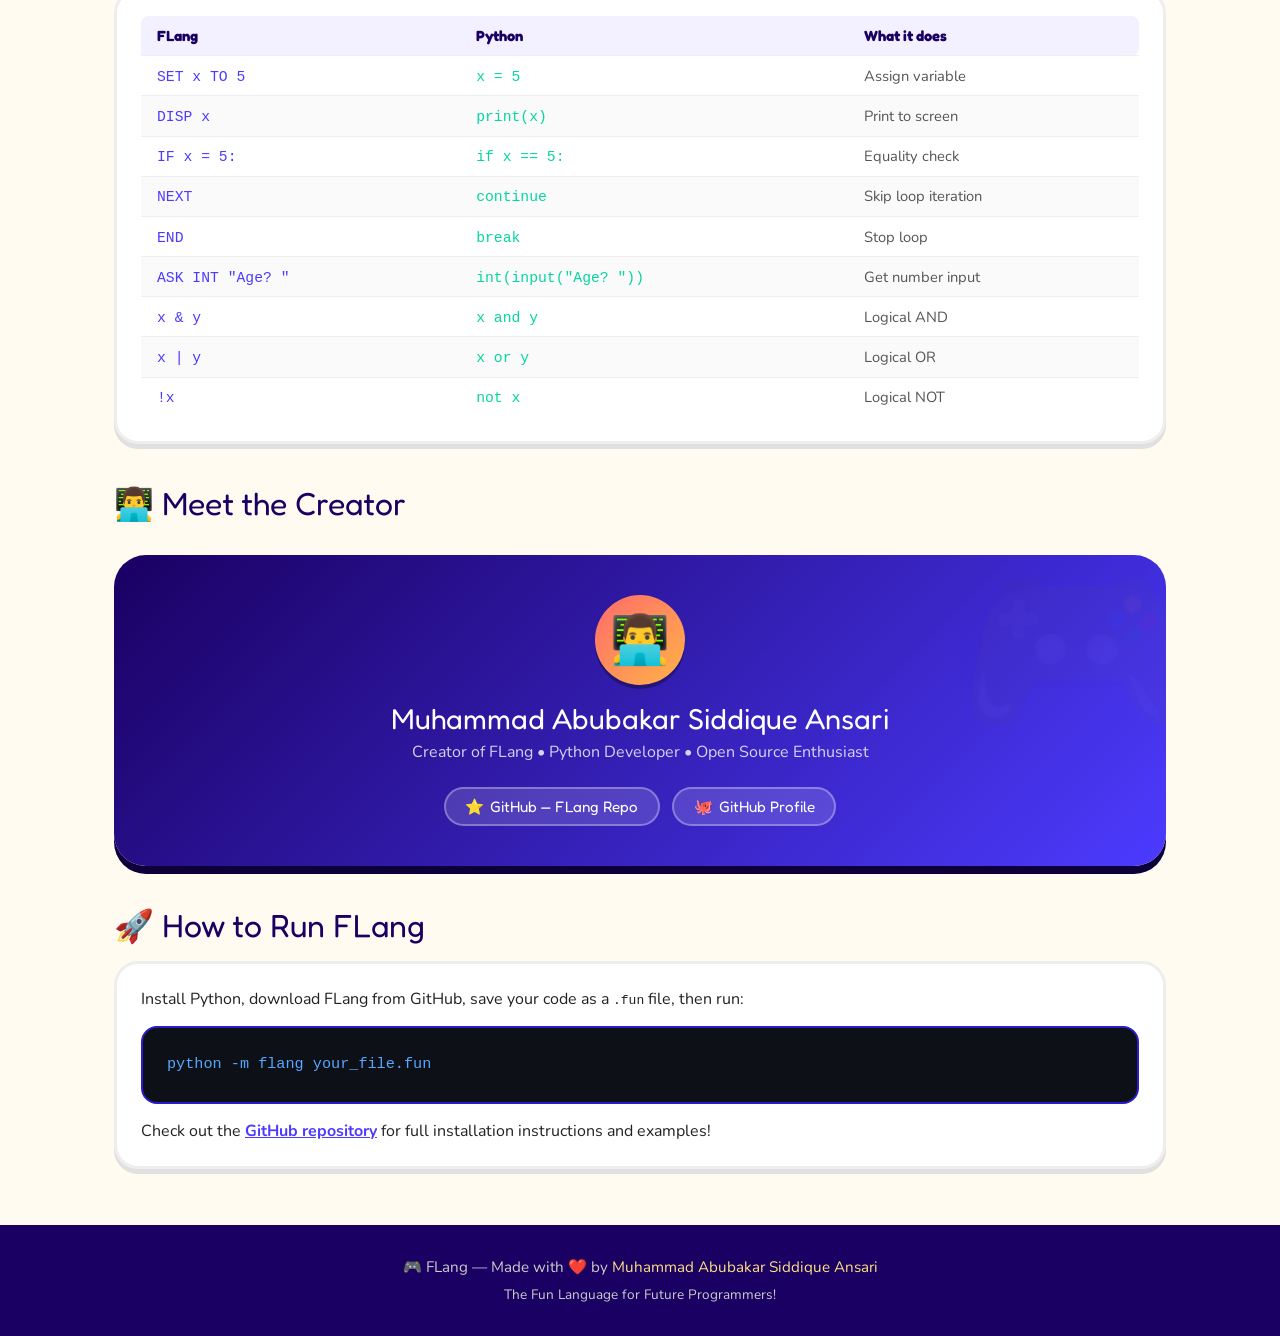
==== commit e8e690ce: "Updated docs and running way" ====
--- a/docs/about.html
+++ b/docs/about.html
@@ -376,7 +376,7 @@
     <div class="section-title">🚀 How to Run FLang</div>
     <div class="card">
       <p style="margin-bottom:1rem;">Install Python, download FLang from GitHub, save your code as a <code>.fun</code> file, then run:</p>
-      <div class="code-block" style="background:#0d1117;color:#58a6ff;">python -m flang.__main__ your_file.fun</div>
+      <div class="code-block" style="background:#0d1117;color:#58a6ff;">python -m flang your_file.fun</div>
       <p style="margin-top:1rem;">Check out the <a href="https://github.com/Ansari-Codes/funlang" target="_blank" style="color:#4c3bff;font-weight:700;">GitHub repository</a> for full installation instructions and examples!</p>
     </div>
 
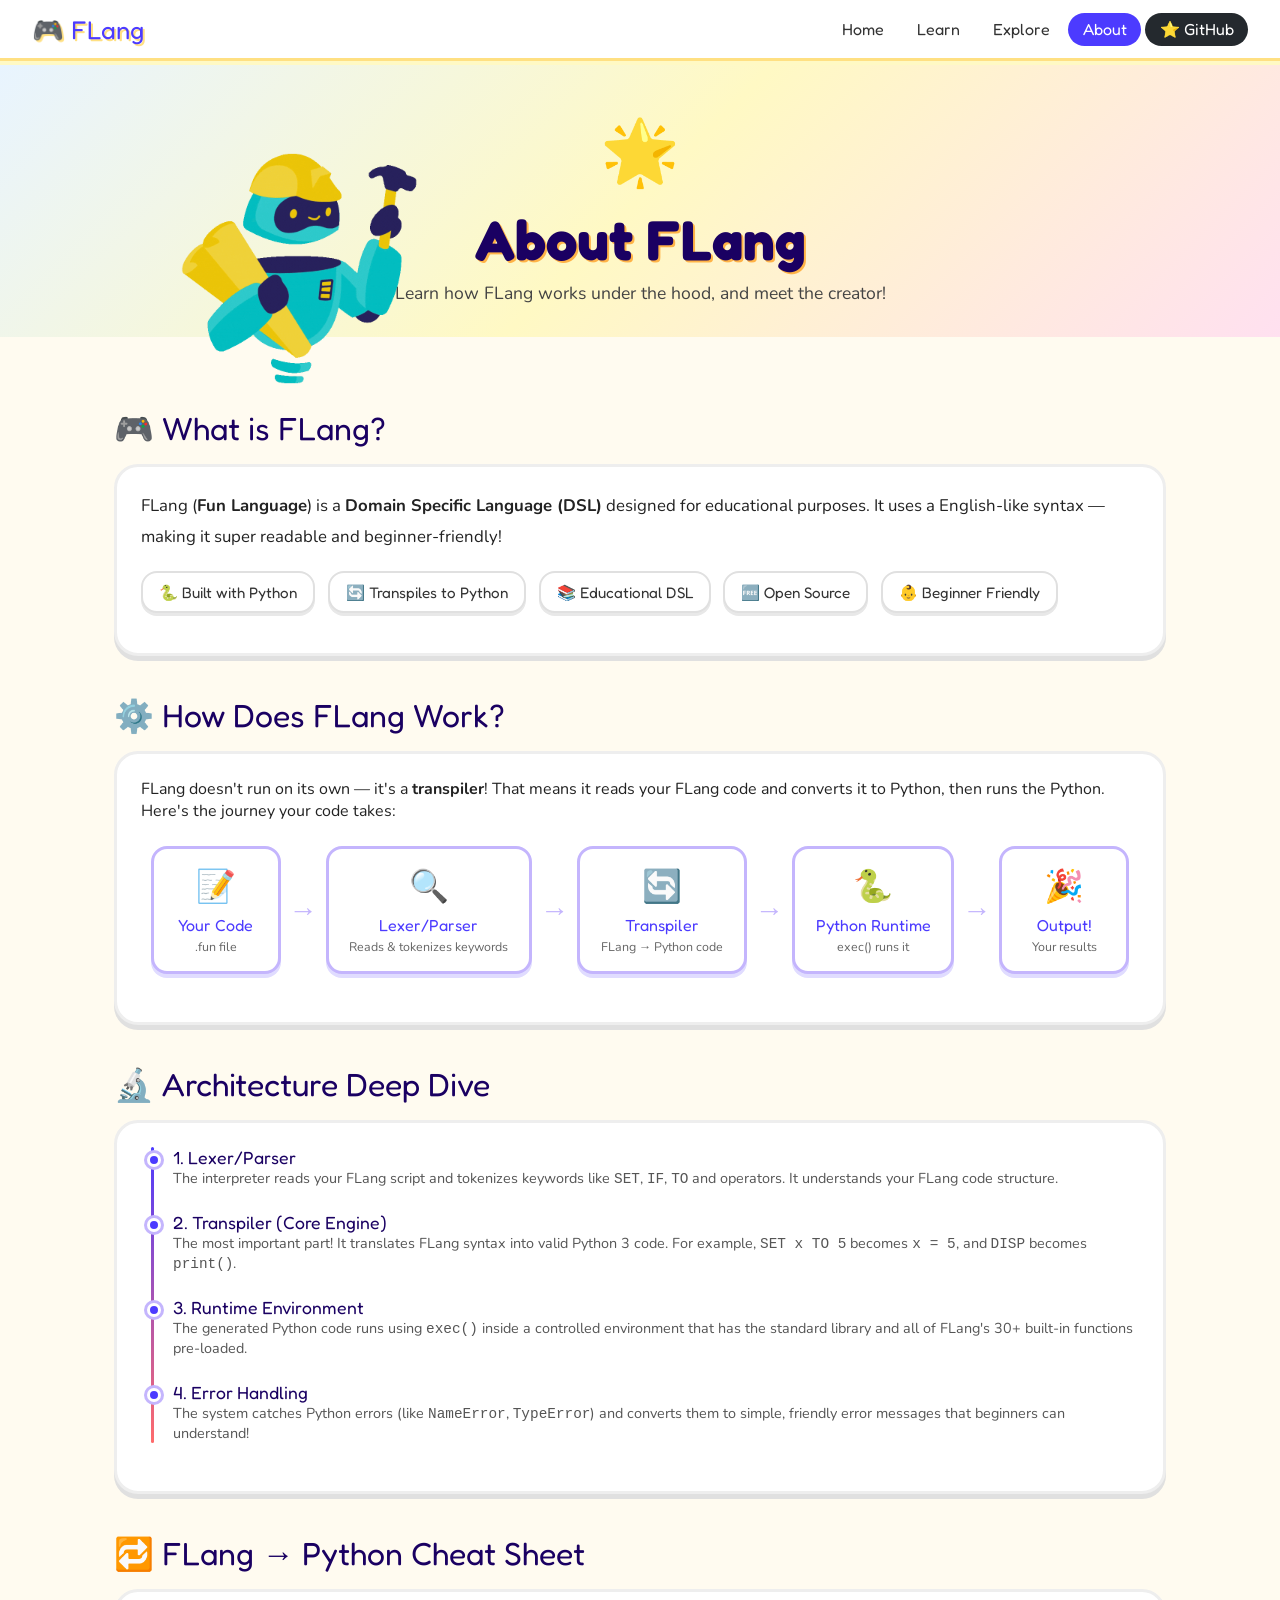
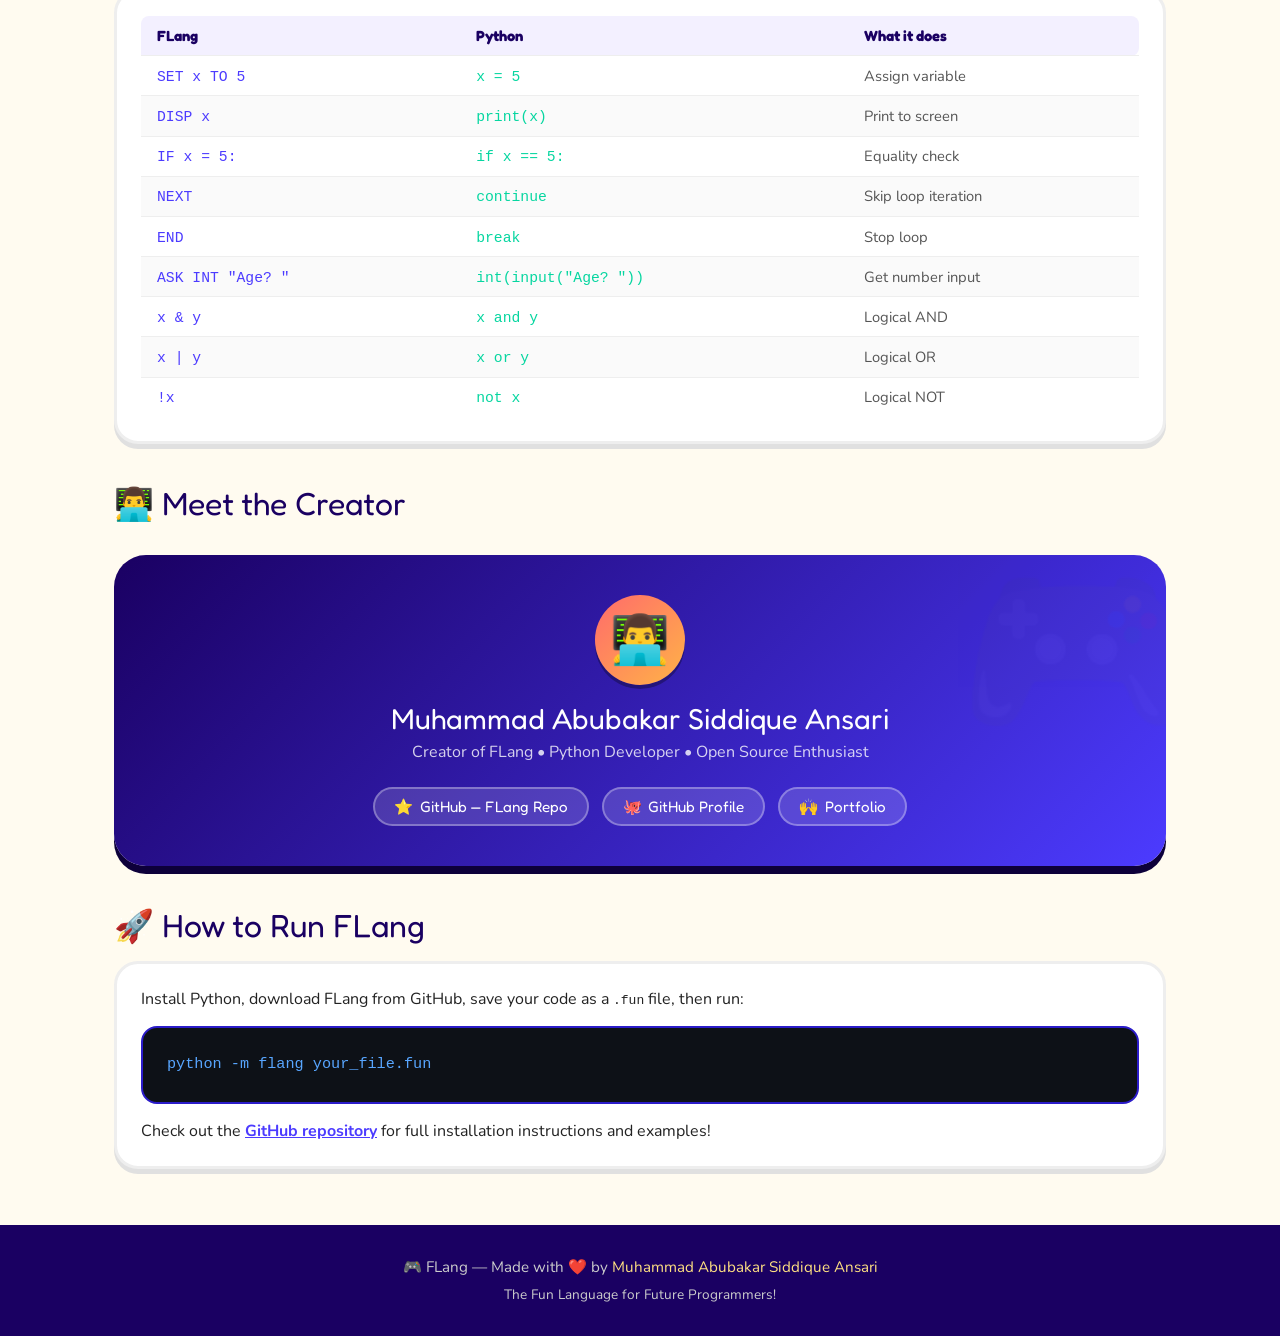
==== commit e5f88180: "Added graphics and updated docs and website" ====
--- a/docs/about.html
+++ b/docs/about.html
@@ -213,6 +213,16 @@
   </div>
 
   <div class="page-hero">
+    <style>
+      /* Responsive behavior for the hero image */
+      @media (max-width: 768px) {
+        .hero-gif {
+          visibility: hidden;
+        }
+      }
+    </style>
+    <img class="hero-gif" src="architecture.gif" alt=" "
+      style="position: absolute; left: 10rem; top: 30%; transform: translateY(-50%); width: 35vw; max-width: 300px; height: auto; z-index: 10; pointer-events: none;">
     <span class="page-hero-emoji">🌟</span>
     <h1>About FLang</h1>
     <p>Learn how FLang works under the hood, and meet the creator!</p>
@@ -369,6 +379,9 @@
         <a href="https://github.com/Ansari-Codes" target="_blank" class="social-link">
           <span>🐙</span> GitHub Profile
         </a>
+        <a href="https://ansari-codes.github.io/portfolio" target="_blank" class="social-link">
+          <span>🙌</span> Portfolio
+        </a>
       </div>
     </div>
 
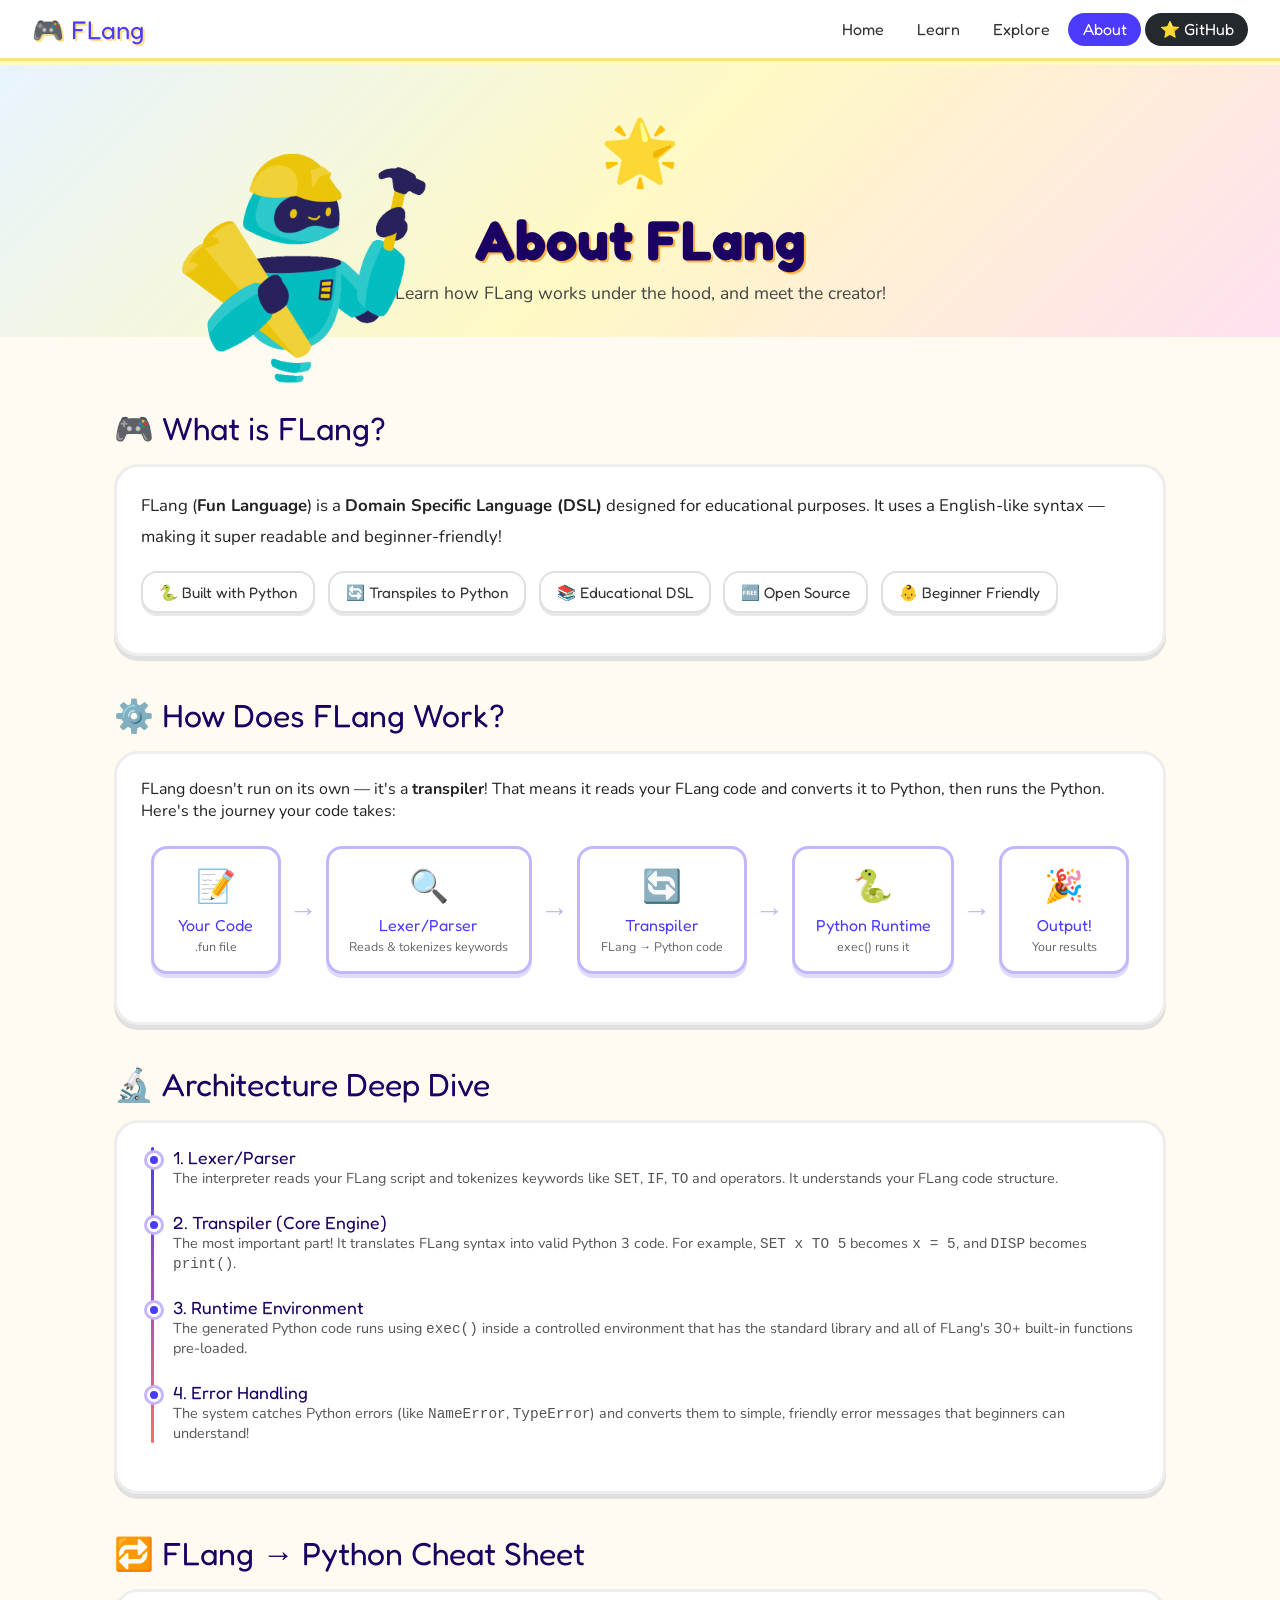
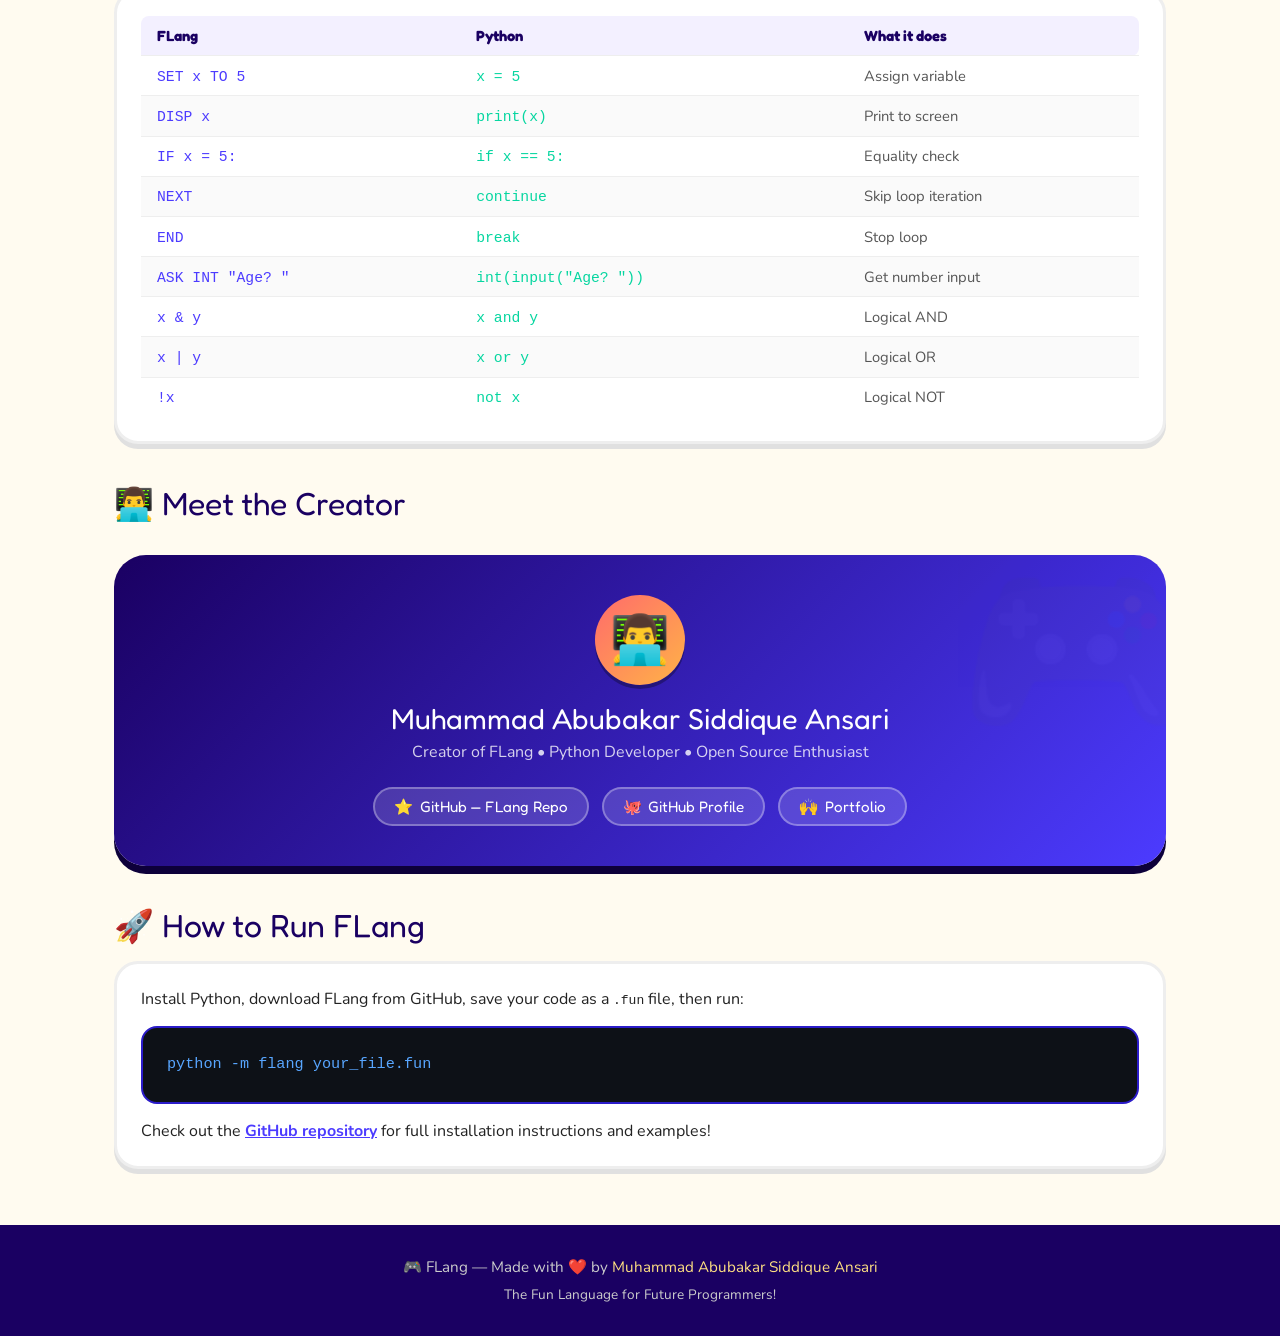
==== commit 215e1abf: "." ====
--- a/docs/about.html
+++ b/docs/about.html
@@ -4,7 +4,7 @@
   <meta charset="UTF-8" />
   <meta name="viewport" content="width=device-width, initial-scale=1.0" />
   <title>About FLang - The Fun Language!</title>
-  <link rel="icon" href="/favicon.svg" type="image/svg+xml" />
+  <link rel="icon" href="Logo.svg" type="image/svg+xml" />
   <link href="https://fonts.googleapis.com/css2?family=Fredoka+One&family=Nunito:wght@400;600;700;800&display=swap" rel="stylesheet">
   <link rel="stylesheet" href="shared.css" />
   <style>
